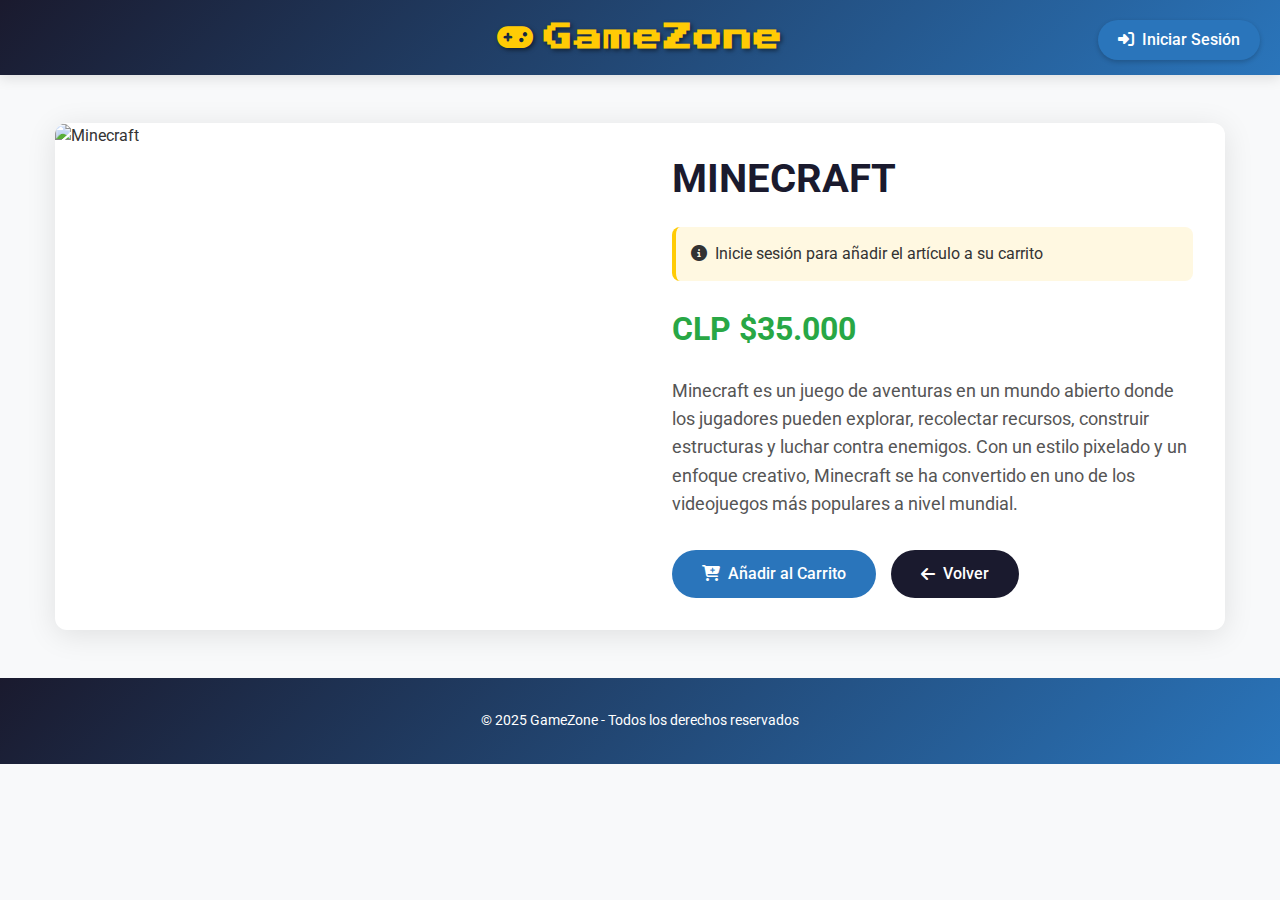
==== MineCraft.html @ fc3fc291 "Commit inicial" ====
<!DOCTYPE html>
<html lang="es">
<head>
    <meta charset="UTF-8">
    <meta name="viewport" content="width=device-width, initial-scale=1.0">
    <title>Detalles de Minecraft - GameZone</title>
    <!-- Bootstrap 5 CSS -->
    <link href="https://cdn.jsdelivr.net/npm/bootstrap@5.3.3/dist/css/bootstrap.min.css" rel="stylesheet">
    <!-- Font Awesome -->
    <link rel="stylesheet" href="https://cdnjs.cloudflare.com/ajax/libs/font-awesome/6.4.0/css/all.min.css">
    <!-- Google Fonts -->
    <link href="https://fonts.googleapis.com/css2?family=Press+Start+2P&family=Roboto:wght@300;400;700&display=swap" rel="stylesheet">
    
    <link rel="stylesheet" href="css/MineCraft.css">

</head>
<body>
    
    <header class="main-header text-center position-relative">
        <div class="container">
            <div class="logo game-font">
                <i class="fas fa-gamepad"></i>
                <strong>GameZone</strong>
            </div>
            <div class="auth-buttons">
                <a href="login.html" class="btn btn-login text-white">
                    <i class="fas fa-sign-in-alt me-2"></i>Iniciar Sesión
                </a>
            </div>
        </div>
    </header>

    <!-- Detalle del Juego -->
    <div class="game-detail-container">
        <div class="game-detail-card">
            <div class="row g-0">
                <div class="col-lg-6">
                    <div class="game-media">
                        <img src="C:\DUOC\Programación WEB\Video Juegos\img\Minecraft_2.jpg" alt="Minecraft">
                    </div>
                </div>
                <div class="col-lg-6">
                    <div class="game-info">
                        <h1 class="game-title">MINECRAFT</h1>
                        <div class="login-prompt">
                            <i class="fas fa-info-circle me-2"></i>Inicie sesión para añadir el artículo a su carrito
                        </div>
                        <div class="game-price">CLP $35.000</div>
                        <p class="game-description">
                            Minecraft es un juego de aventuras en un mundo abierto donde los jugadores pueden explorar, recolectar recursos, construir estructuras y luchar contra enemigos. Con un estilo pixelado y un enfoque creativo, Minecraft se ha convertido en uno de los videojuegos más populares a nivel mundial.
                        </p>
                        <div class="game-actions">
                            <button class="btn-add-to-cart">
                                <i class="fas fa-cart-plus me-2"></i>Añadir al Carrito
                            </button>
                            <a href="Supervivencia.html" class="btn-back">
                                <i class="fas fa-arrow-left me-2"></i>Volver
                            </a>
                        </div>
                    </div>
                </div>
            </div>
        </div>
    </div>

    
    <footer class="main-footer text-center">
        <div class="container">
            <p class="footer-text">&copy; 2025 GameZone - Todos los derechos reservados</p>
        </div>
    </footer>

    <!-- Bootstrap JS -->
    <script src="https://cdn.jsdelivr.net/npm/bootstrap@5.3.3/dist/js/bootstrap.bundle.min.js"></script>
</body>
</html>
---- css/MineCraft.css ----
:root {
    --primary-color: #2a75bb;  
    --secondary-color: #ffcb05; 
    --dark-color: #1a1a2e;    
    --accent-color: #e94560;  
    --success-color: #28a745; 
}

body {
    font-family: 'Roboto', sans-serif;
    background-color: #f8f9fa;
    color: #333;
}

.game-font {
    font-family: 'Press Start 2P', cursive;
    letter-spacing: 1px;
}


.main-header {
    background: linear-gradient(135deg, var(--dark-color) 0%, var(--primary-color) 100%);
    padding: 1rem 0;
    box-shadow: 0 4px 12px rgba(0, 0, 0, 0.1);
    position: relative;
    z-index: 1000;
}

.logo {
    font-family: 'Press Start 2P', cursive;
    font-size: 1.8rem;
    color: var(--secondary-color);
    text-shadow: 2px 2px 4px rgba(0, 0, 0, 0.5);
    display: inline-flex;
    align-items: center;
}

.logo i {
    margin-right: 10px;
    color: var(--secondary-color);
}


.auth-buttons {
    position: absolute;
    top: 20px;
    right: 20px;
}

.btn-login {
    background-color: var(--primary-color);
    border: none;
    padding: 8px 20px;
    border-radius: 30px;
    font-weight: 500;
    transition: all 0.3s ease;
    box-shadow: 0 2px 5px rgba(0, 0, 0, 0.2);
}

.btn-login:hover {
    background-color: #1a5a9a;
    transform: translateY(-2px);
    box-shadow: 0 4px 8px rgba(0, 0, 0, 0.3);
}


.game-detail-container {
    max-width: 1200px;
    margin: 3rem auto;
    padding: 0 15px;
}

.game-detail-card {
    background: white;
    border-radius: 12px;
    overflow: hidden;
    box-shadow: 0 5px 30px rgba(0, 0, 0, 0.1);
}

.game-media {
    position: relative;
    overflow: hidden;
    height: 400px;
}

.game-media img {
    width: 100%;
    height: 100%;
    object-fit: cover;
    transition: transform 0.5s ease;
}

.game-media:hover img {
    transform: scale(1.05);
}

.game-info {
    padding: 2rem;
}

.game-title {
    font-size: 2.5rem;
    font-weight: 700;
    color: var(--dark-color);
    margin-bottom: 1rem;
}

.game-price {
    font-size: 2rem;
    font-weight: 700;
    color: var(--success-color);
    margin: 1.5rem 0;
}

.game-description {
    font-size: 1.1rem;
    line-height: 1.6;
    color: #555;
    margin-bottom: 2rem;
}

.game-actions {
    display: flex;
    gap: 15px;
    flex-wrap: wrap;
}

.btn-add-to-cart {
    background-color: var(--primary-color);
    color: white;
    padding: 12px 30px;
    border-radius: 30px;
    font-weight: 500;
    transition: all 0.3s ease;
    border: none;
}

.btn-add-to-cart:hover {
    background-color: #1a5a9a;
    transform: translateY(-3px);
    box-shadow: 0 5px 15px rgba(0, 0, 0, 0.2);
}

.btn-back {
    background: var(--dark-color);
    color: white;
    padding: 12px 30px;
    border-radius: 30px;
    font-weight: 500;
    transition: all 0.3s ease;
    text-decoration: none;
    display: inline-flex;
    align-items: center;
}

.btn-back:hover {
    background: #0f0f1f;
    transform: translateX(-5px);
    color: white;
}

.login-prompt {
    background-color: #fff8e1;
    padding: 15px;
    border-radius: 8px;
    margin: 1.5rem 0;
    border-left: 4px solid var(--secondary-color);
}


.main-footer {
    background: linear-gradient(135deg, var(--dark-color) 0%, var(--primary-color) 100%);
    color: white;
    padding: 2rem 0;
    margin-top: 3rem;
}

.footer-text {
    margin: 0;
    font-size: 0.9rem;
}


@media (max-width: 992px) {
    .game-media {
        height: 350px;
    }
    
    .game-title {
        font-size: 2rem;
    }
}

@media (max-width: 768px) {
    .logo {
        font-size: 1.5rem;
    }
    
    .auth-buttons {
        position: static;
        margin-top: 1rem;
    }
    
    .game-media {
        height: 300px;
    }
    
    .game-title {
        font-size: 1.8rem;
    }
    
    .game-price {
        font-size: 1.8rem;
    }
}
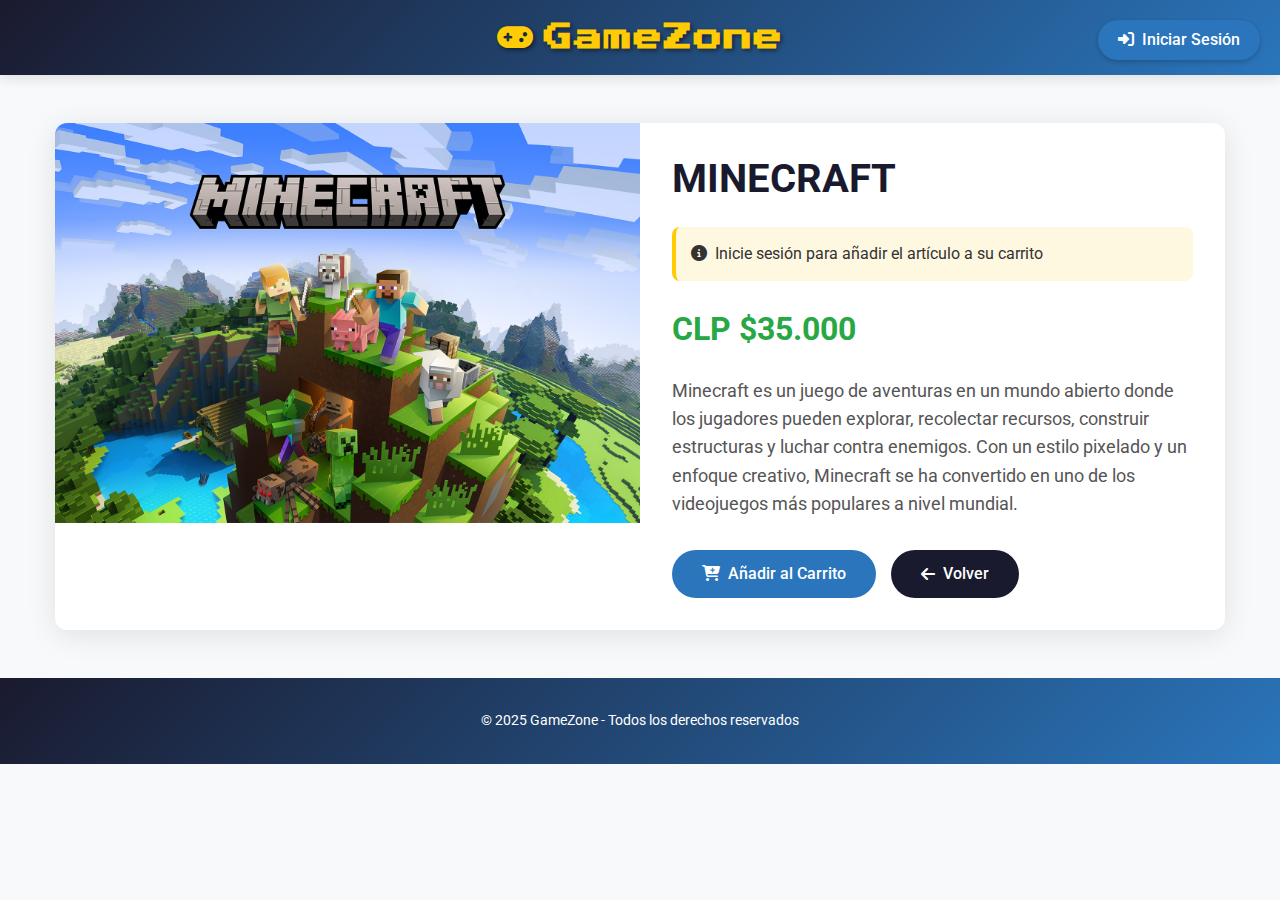
==== commit 4f4da586: "Modificación de ruta para mostrar imagen" ====
--- a/MineCraft.html
+++ b/MineCraft.html
@@ -36,7 +36,7 @@
             <div class="row g-0">
                 <div class="col-lg-6">
                     <div class="game-media">
-                        <img src="C:\DUOC\Programación WEB\Video Juegos\img\Minecraft_2.jpg" alt="Minecraft">
+                        <img src="img\Minecraft_2.jpg" alt="Minecraft">
                     </div>
                 </div>
                 <div class="col-lg-6">
